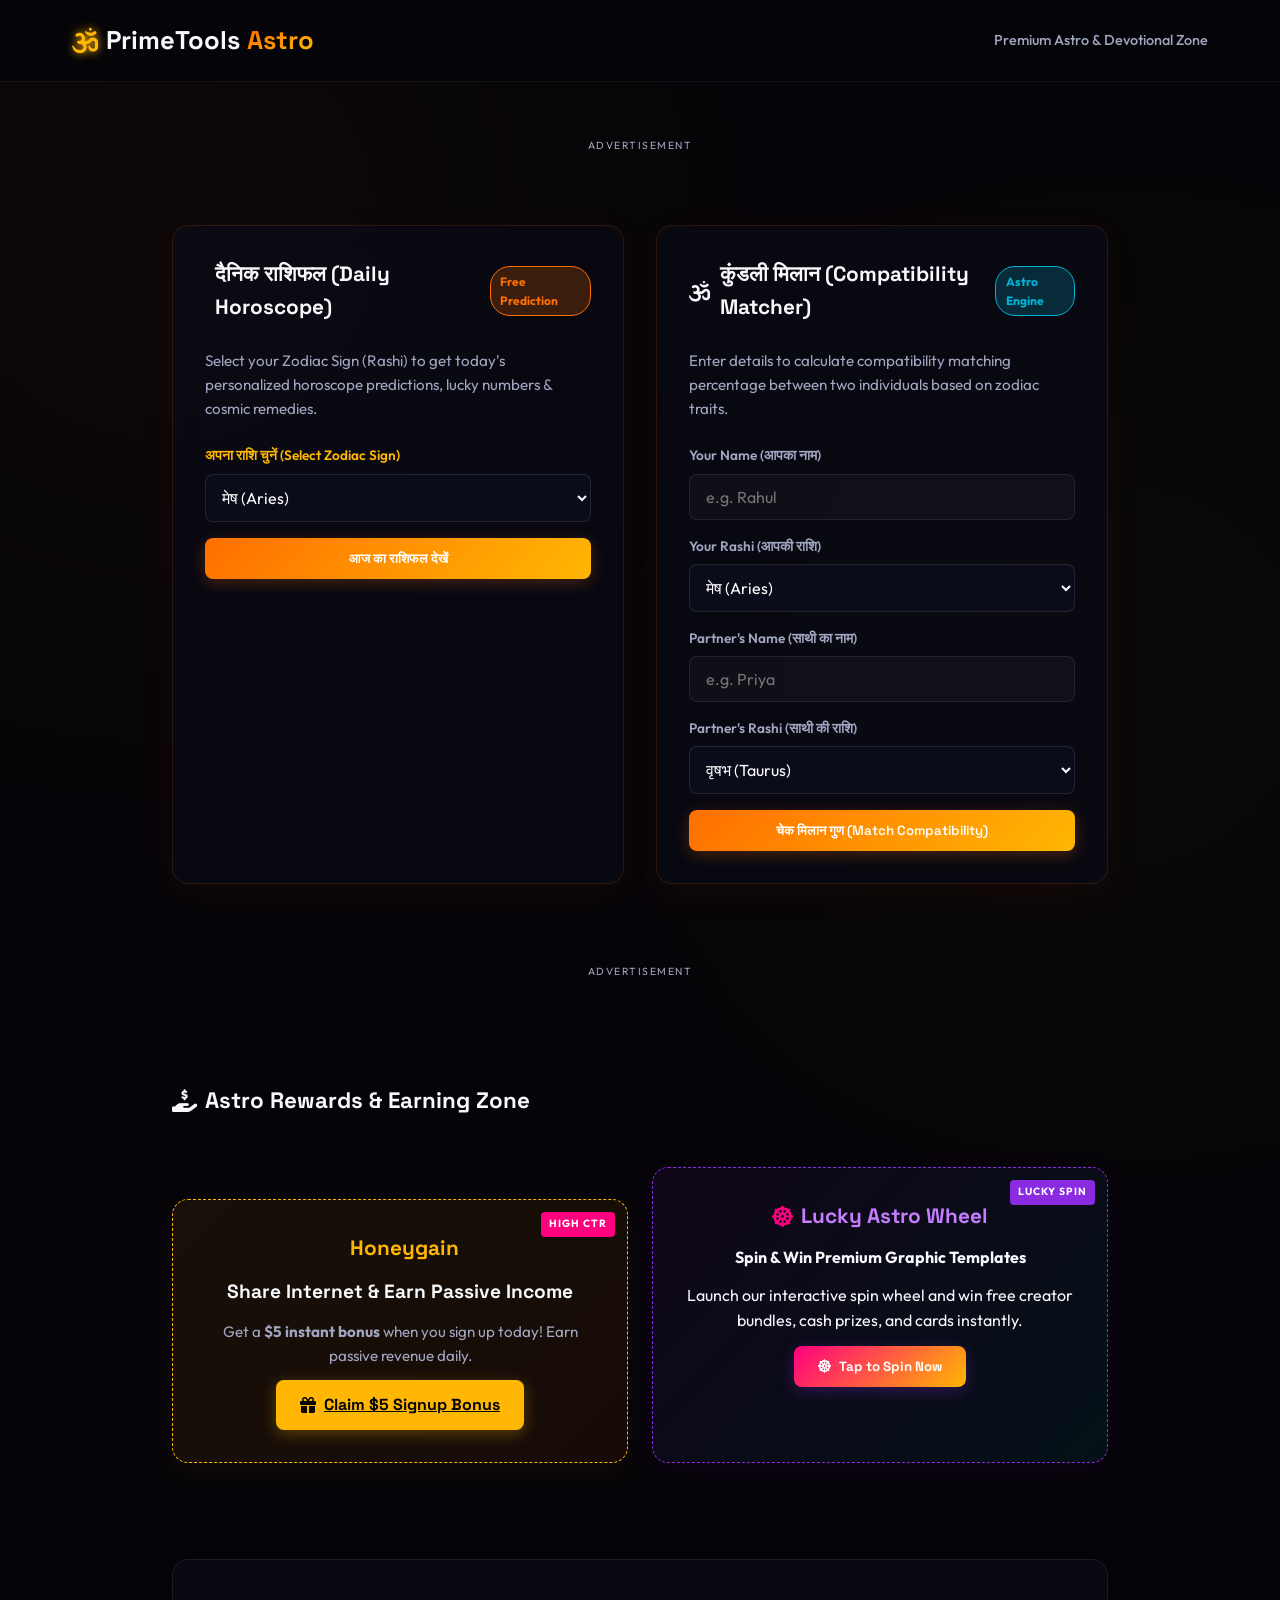
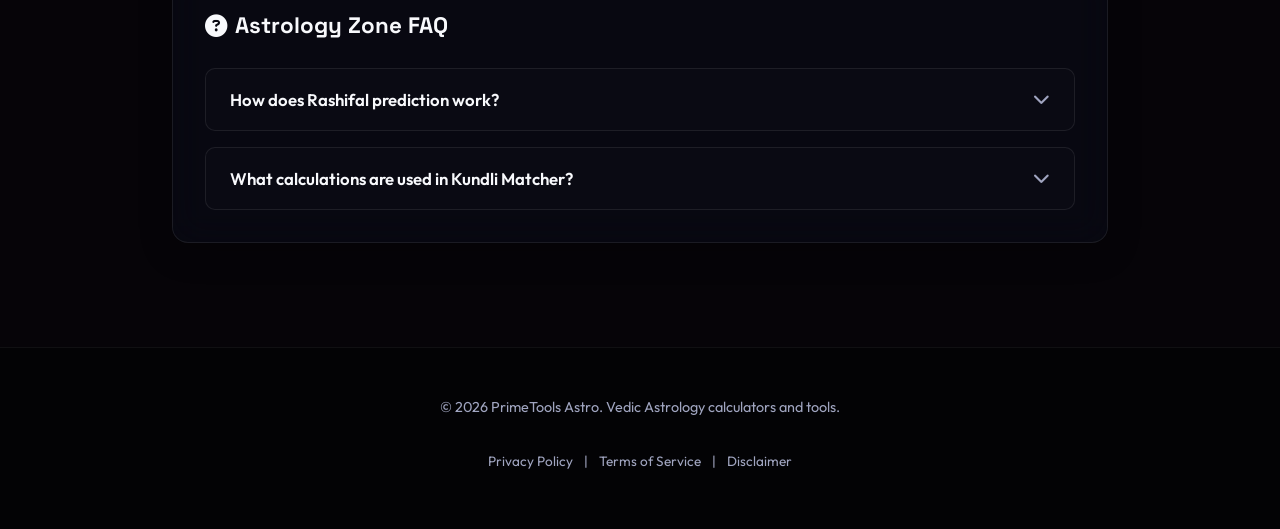
==== astro.html @ 7f91cfe4 "feat: Add premium Astro and Devotional sub-page (astro.html) with daily Rashifal and Kundli matching" ====
<!DOCTYPE html>
<html lang="en">
<head>
  <meta charset="UTF-8">
  <meta name="viewport" content="width=device-width, initial-scale=1.0">
  <title>PrimeTools AI - Daily Horoscope & Kundli Matcher</title>
  <meta name="description" content="Check your Daily Rashifal (Horoscope) and test Kundli Compatibility Matcher online. Premium Astro & Devotional Zone by PrimeTools.">
  <!-- Google Fonts -->
  <link rel="preconnect" href="https://fonts.googleapis.com">
  <link rel="preconnect" href="https://fonts.gstatic.com" crossorigin>
  <link href="https://fonts.googleapis.com/css2?family=Outfit:wght@400;500;600;700;800&family=Space+Grotesk:wght@400;500;600;700&display=swap" rel="stylesheet">
  <!-- Icons -->
  <link rel="stylesheet" href="https://cdnjs.cloudflare.com/ajax/libs/font-awesome/6.4.0/css/all.min.css">
  <link rel="stylesheet" href="style.css">
</head>
<body class="astro-body">

  <!-- Neon Glowing Saffron Background Shapes -->
  <div class="neon-glow glow-saffron-large"></div>
  <div class="neon-glow glow-gold-large"></div>

  <!-- Sticky Side Banners (Left & Right) -->
  <div class="sticky-ad-left">
    <span class="adsterra-badge">AD</span>
    <div class="side-ad-wrapper">
      <script>
        atOptions = {
          'key' : '234349c661143684049f8d5091c6eefd',
          'format' : 'iframe',
          'height' : 90,
          'width' : 728,
          'params' : {}
        };
      </script>
      <script src="https://www.highperformanceformat.com/234349c661143684049f8d5091c6eefd/invoke.js"></script>
    </div>
  </div>
  <div class="sticky-ad-right">
    <span class="adsterra-badge">AD</span>
    <div class="side-ad-wrapper">
      <script>
        atOptions = {
          'key' : '234349c661143684049f8d5091c6eefd',
          'format' : 'iframe',
          'height' : 90,
          'width' : 728,
          'params' : {}
        };
      </script>
      <script src="https://www.highperformanceformat.com/234349c661143684049f8d5091c6eefd/invoke.js"></script>
    </div>
  </div>

  <!-- Header -->
  <header>
    <div class="header-container">
      <div class="logo">
        <i class="fa-solid fa-om logo-spark" style="color: var(--accent-gold); text-shadow: 0 0 10px var(--accent-gold);"></i>
        <span>PrimeTools <span class="accent-text">Astro</span></span>
      </div>
      <div class="header-tagline">Premium Astro & Devotional Zone</div>
    </div>
  </header>

  <main class="main-container">

    <!-- Adsterra Leaderboard Banner (728x90) -->
    <div class="adsterra-banner-slot" style="margin-bottom: 1rem;">
      <span class="adsterra-badge">ADVERTISEMENT</span>
      <div style="text-align: center; width: 100%; overflow: hidden;">
        <script>
          atOptions = {
            'key' : '234349c661143684049f8d5091c6eefd',
            'format' : 'iframe',
            'height' : 90,
            'width' : 728,
            'params' : {}
          };
        </script>
        <script src="https://www.highperformanceformat.com/234349c661143684049f8d5091c6eefd/invoke.js"></script>
      </div>
    </div>

    <!-- Active Astro Tools Layout -->
    <div class="grid-two-cols">
      
      <!-- Daily Rashifal Card -->
      <div class="glass-card tool-card astro-card">
        <div class="card-header">
          <h3><i class="fa-solid fa-sun-dust"></i> दैनिक राशिफल (Daily Horoscope)</h3>
          <span class="badge badge-finance" style="background: rgba(255, 111, 0, 0.2); color: var(--accent-saffron); border-color: var(--accent-saffron);">Free Prediction</span>
        </div>
        <p class="tool-desc">Select your Zodiac Sign (Rashi) to get today's personalized horoscope predictions, lucky numbers & cosmic remedies.</p>
        
        <div class="calculator-inputs">
          <div class="input-group">
            <label for="astro-sign" style="color: var(--accent-gold);">अपना राशि चुनें (Select Zodiac Sign)</label>
            <select id="astro-sign" style="background: rgba(13, 15, 30, 0.85); color: #fff; border: 1px solid rgba(255, 255, 255, 0.1); border-radius: 8px; padding: 0.75rem; width: 100%; font-family: var(--font-body);">
              <option value="mesh">मेष (Aries)</option>
              <option value="vrishabh">वृषभ (Taurus)</option>
              <option value="mithun">मिथुन (Gemini)</option>
              <option value="kark">कर्क (Cancer)</option>
              <option value="sinh">सिंह (Leo)</option>
              <option value="kanya">कन्या (Virgo)</option>
              <option value="tula">तुला (Libra)</option>
              <option value="vrishchik">वृश्चिक (Scorpio)</option>
              <option value="dhanu">धनु (Sagittarius)</option>
              <option value="makar">मकर (Capricorn)</option>
              <option value="kumbh">कुंभ (Aquarius)</option>
              <option value="meen">मीन (Pisces)</option>
            </select>
          </div>
          <button class="btn btn-primary" style="background: linear-gradient(135deg, var(--accent-saffron), var(--accent-gold)); box-shadow: 0 4px 15px var(--glow-saffron);" onclick="checkHoroscope()">आज का राशिफल देखें</button>
        </div>

        <!-- Horoscope Prediction Results -->
        <div class="calculator-results astro-results-box" id="horoscope-results" style="display: none; flex-direction: column; gap: 1rem; margin-top: 1.5rem;">
          <div class="astro-result-section">
            <h4 style="color: var(--accent-gold); margin-bottom: 0.5rem;"><i class="fa-solid fa-briefcase"></i> करियर और धन (Career & Finance)</h4>
            <p id="res-astro-career" class="res-desc" style="color: var(--text-secondary); font-size: 0.95rem;"></p>
          </div>
          <div class="astro-result-section">
            <h4 style="color: var(--accent-pink); margin-bottom: 0.5rem;"><i class="fa-solid fa-heart"></i> प्रेम और संबंध (Love & Relationship)</h4>
            <p id="res-astro-love" class="res-desc" style="color: var(--text-secondary); font-size: 0.95rem;"></p>
          </div>
          <div class="astro-result-section">
            <h4 style="color: var(--accent-blue); margin-bottom: 0.5rem;"><i class="fa-solid fa-notes-medical"></i> स्वास्थ्य (Health)</h4>
            <p id="res-astro-health" class="res-desc" style="color: var(--text-secondary); font-size: 0.95rem;"></p>
          </div>
          <div class="astro-result-section highlight-remedy" style="background: rgba(255, 111, 0, 0.08); border-left: 3px solid var(--accent-saffron); padding: 0.75rem; border-radius: 4px;">
            <h4 style="color: var(--accent-saffron); margin-bottom: 0.5rem;"><i class="fa-solid fa-dharmachakra"></i> उपाय (Daily Remedy)</h4>
            <p id="res-astro-remedy" class="res-desc" style="color: var(--text-primary); font-size: 0.95rem;"></p>
          </div>
          <div class="astro-numbers-row" style="display: flex; gap: 1rem; margin-top: 0.5rem;">
            <div style="flex: 1; text-align: center; background: rgba(255,255,255,0.03); padding: 0.5rem; border-radius: 8px; border: 1px solid rgba(255,255,255,0.05);">
              <span style="font-size: 0.8rem; color: var(--text-secondary);">Lucky Number</span>
              <div id="res-astro-number" style="font-size: 1.5rem; font-weight: 700; color: var(--accent-gold);"></div>
            </div>
            <div style="flex: 1; text-align: center; background: rgba(255,255,255,0.03); padding: 0.5rem; border-radius: 8px; border: 1px solid rgba(255,255,255,0.05);">
              <span style="font-size: 0.8rem; color: var(--text-secondary);">Lucky Color</span>
              <div id="res-astro-color" style="font-size: 1.1rem; font-weight: 600; color: var(--text-primary);"></div>
            </div>
          </div>
        </div>
      </div>

      <!-- Kundli Compatibility Matcher Card -->
      <div class="glass-card tool-card astro-card">
        <div class="card-header">
          <h3><i class="fa-solid fa-om"></i> कुंडली मिलान (Compatibility Matcher)</h3>
          <span class="badge badge-ai" style="background: rgba(0, 180, 216, 0.2); color: var(--accent-blue); border-color: var(--accent-blue);">Astro Engine</span>
        </div>
        <p class="tool-desc">Enter details to calculate compatibility matching percentage between two individuals based on zodiac traits.</p>

        <div class="calculator-inputs">
          <div class="input-group">
            <label for="match-name-1">Your Name (आपका नाम)</label>
            <input type="text" id="match-name-1" placeholder="e.g. Rahul">
          </div>
          <div class="input-group">
            <label for="match-sign-1">Your Rashi (आपकी राशि)</label>
            <select id="match-sign-1" style="background: rgba(13, 15, 30, 0.85); color: #fff; border: 1px solid rgba(255, 255, 255, 0.1); border-radius: 8px; padding: 0.75rem; width: 100%; font-family: var(--font-body);">
              <option value="mesh">मेष (Aries)</option>
              <option value="vrishabh">वृषभ (Taurus)</option>
              <option value="mithun">मिथुन (Gemini)</option>
              <option value="kark">कर्क (Cancer)</option>
              <option value="sinh">सिंह (Leo)</option>
              <option value="kanya">कन्या (Virgo)</option>
              <option value="tula">तुला (Libra)</option>
              <option value="vrishchik">वृश्चिक (Scorpio)</option>
              <option value="dhanu">धनु (Sagittarius)</option>
              <option value="makar">मकर (Capricorn)</option>
              <option value="kumbh">कुंभ (Aquarius)</option>
              <option value="meen">मीन (Pisces)</option>
            </select>
          </div>
          <div class="input-group">
            <label for="match-name-2">Partner's Name (साथी का नाम)</label>
            <input type="text" id="match-name-2" placeholder="e.g. Priya">
          </div>
          <div class="input-group">
            <label for="match-sign-2">Partner's Rashi (साथी की राशि)</label>
            <select id="match-sign-2" style="background: rgba(13, 15, 30, 0.85); color: #fff; border: 1px solid rgba(255, 255, 255, 0.1); border-radius: 8px; padding: 0.75rem; width: 100%; font-family: var(--font-body);">
              <option value="vrishabh">वृषभ (Taurus)</option>
              <option value="mesh">मेष (Aries)</option>
              <option value="mithun">मिथुन (Gemini)</option>
              <option value="kark">कर्क (Cancer)</option>
              <option value="sinh">सिंह (Leo)</option>
              <option value="kanya">कन्या (Virgo)</option>
              <option value="tula">तुला (Libra)</option>
              <option value="vrishchik">वृश्चिक (Scorpio)</option>
              <option value="dhanu">धनु (Sagittarius)</option>
              <option value="makar">मकर (Capricorn)</option>
              <option value="kumbh">कुंभ (Aquarius)</option>
              <option value="meen">मीन (Pisces)</option>
            </select>
          </div>
          <button class="btn btn-primary" style="background: linear-gradient(135deg, var(--accent-saffron), var(--accent-gold));" onclick="matchKundli()">चेक मिलान गुण (Match Compatibility)</button>
        </div>

        <!-- Matching Results -->
        <div class="calculator-results astro-results-box" id="match-results" style="display: none; flex-direction: column; gap: 1rem; margin-top: 1.5rem; text-align: center;">
          <div class="score-circle-wrapper" style="position: relative; width: 120px; height: 120px; margin: 0 auto;">
            <div id="compatibility-percent" style="font-size: 2.2rem; font-weight: 800; color: var(--accent-gold); line-height: 120px; text-shadow: 0 0 15px rgba(255,183,3,0.4);">0%</div>
          </div>
          <div style="background: rgba(255, 255, 255, 0.02); padding: 1rem; border-radius: 12px; border: 1px solid rgba(255,255,255,0.05);">
            <h4 style="color: var(--text-primary); margin-bottom: 0.5rem;" id="match-title-status">Status</h4>
            <p id="match-description" style="color: var(--text-secondary); font-size: 0.95rem; line-height: 1.5;"></p>
          </div>
        </div>
      </div>

    </div>

    <!-- Adsterra Mid-Section Banner (728x90) -->
    <div style="display: flex; flex-direction: column; align-items: center; justify-content: center; gap: 0.4rem; overflow: hidden; margin: 2rem 0; max-height: 250px;">
      <span class="adsterra-badge">ADVERTISEMENT</span>
      <div class="adsterra-tab-banner" style="margin: 0; text-align: center;">
        <script>
          atOptions = {
            'key' : '234349c661143684049f8d5091c6eefd',
            'format' : 'iframe',
            'height' : 90,
            'width' : 728,
            'params' : {}
          };
        </script>
        <script src="https://www.highperformanceformat.com/234349c661143684049f8d5091c6eefd/invoke.js"></script>
      </div>
    </div>

    <!-- Featured Passive Income Suite -->
    <h3 class="section-title"><i class="fa-solid fa-hand-holding-dollar"></i> Astro Rewards & Earning Zone</h3>
    <div class="passive-grid">
      <!-- Honeygain Premium Affiliate Ad Card -->
      <div class="honeygain-ad-card">
        <div class="hg-badge">HIGH CTR</div>
        <div class="hg-content">
          <div class="hg-logo-sec">
            <i class="fa-solid fa-bee hg-bee-icon"></i>
            <span>Honeygain</span>
          </div>
          <h4>Share Internet & Earn Passive Income</h4>
          <p>Get a <strong>$5 instant bonus</strong> when you sign up today! Earn passive revenue daily.</p>
          <a href="https://join.honeygain.com/YASHDBFA19" target="_blank" class="btn btn-honeygain">
            <i class="fa-solid fa-gift"></i> Claim $5 Signup Bonus
          </a>
        </div>
      </div>
      <!-- Spin Wheel Integration -->
      <div class="pawns-ad-card" onclick="openSpinWheel()" style="cursor: pointer;">
        <div class="hg-badge pawns-badge" style="background: var(--accent-pink);">LUCKY SPIN</div>
        <div class="hg-content">
          <div class="hg-logo-sec pawns-logo-sec">
            <i class="fa-solid fa-dharmachakra fa-spin" style="animation: fa-spin 8s linear infinite; color: var(--accent-pink);"></i>
            <span>Lucky Astro Wheel</span>
          </div>
          <h4>Spin & Win Premium Graphic Templates</h4>
          <p>Launch our interactive spin wheel and win free creator bundles, cash prizes, and cards instantly.</p>
          <button class="btn btn-pawns" style="background: linear-gradient(135deg, var(--accent-pink), var(--accent-gold));">
            <i class="fa-solid fa-dharmachakra"></i> Tap to Spin Now
          </button>
        </div>
      </div>
    </div>

    <!-- FAQ Accordion -->
    <div class="faq-container glass-card" style="margin-top: 3rem; padding: 2rem;">
      <h3 class="section-title" style="margin-bottom: 1.5rem;"><i class="fa-solid fa-circle-question"></i> Astrology Zone FAQ</h3>
      <div class="faq-accordion">
        <div class="faq-item">
          <button class="faq-toggle" onclick="toggleFaq(this)">
            <span>How does Rashifal prediction work?</span> <i class="fa-solid fa-chevron-down"></i>
          </button>
          <div class="faq-content">
            <p>Our daily horoscope is updated dynamically based on Vedic Astrology transitions, predicting career cycles, romance energies, health patterns, and personalized remedies for the 12 signs.</p>
          </div>
        </div>
        <div class="faq-item">
          <button class="faq-toggle" onclick="toggleFaq(this)">
            <span>What calculations are used in Kundli Matcher?</span> <i class="fa-solid fa-chevron-down"></i>
          </button>
          <div class="faq-content">
            <p>The Kundli Matcher maps gunas and element matching categories (Fire, Water, Air, Earth) between partners' signs to calculate compatibility percentages and compatibility forecasts.</p>
          </div>
        </div>
      </div>
    </div>

  </main>

  <!-- Footer -->
  <footer>
    <div class="footer-content">
      <p>&copy; 2026 PrimeTools Astro. Vedic Astrology calculators and tools.</p>
      <div class="footer-legal-links" style="margin: 0.5rem 0; font-size: 0.85rem; color: var(--text-secondary);">
        <a href="javascript:void(0)" onclick="openModal('privacy-modal')" style="color: var(--text-secondary); text-decoration: none; margin: 0 0.5rem;">Privacy Policy</a> | 
        <a href="javascript:void(0)" onclick="openModal('terms-modal')" style="color: var(--text-secondary); text-decoration: none; margin: 0 0.5rem;">Terms of Service</a> |
        <a href="javascript:void(0)" onclick="openModal('disclaimer-modal')" style="color: var(--text-secondary); text-decoration: none; margin: 0 0.5rem;">Disclaimer</a>
      </div>
    </div>
  </footer>

  <!-- PRIVACY POLICY MODAL -->
  <div id="privacy-modal" class="modal">
    <div class="glass-card modal-content">
      <span class="close-btn" onclick="closeModal('privacy-modal')">&times;</span>
      <h2><i class="fa-solid fa-user-shield"></i> Privacy Policy</h2>
      <div class="modal-body" style="font-size: 0.95rem; text-align: left; max-height: 50vh; overflow-y: auto; color: var(--text-secondary);">
        <p>Your privacy is important to us. This page does not store your name or zodiac matching metrics on external servers. Third-party advertising networks (like Adsterra) may use cookies to serve personalized advertisements.</p>
      </div>
    </div>
  </div>

  <!-- TERMS OF SERVICE MODAL -->
  <div id="terms-modal" class="modal">
    <div class="glass-card modal-content">
      <span class="close-btn" onclick="closeModal('terms-modal')">&times;</span>
      <h2><i class="fa-solid fa-file-contract"></i> Terms of Service</h2>
      <div class="modal-body" style="font-size: 0.95rem; text-align: left; max-height: 50vh; overflow-y: auto; color: var(--text-secondary);">
        <p>By using PrimeTools Astro, you agree that these predictions are estimates only and should not be used as professional counseling or binding advice.</p>
      </div>
    </div>
  </div>

  <!-- DISCLAIMER MODAL -->
  <div id="disclaimer-modal" class="modal">
    <div class="glass-card modal-content">
      <span class="close-btn" onclick="closeModal('disclaimer-modal')">&times;</span>
      <h2><i class="fa-solid fa-triangle-exclamation"></i> Astro Disclaimer</h2>
      <div class="modal-body" style="font-size: 0.95rem; text-align: left; max-height: 50vh; overflow-y: auto; color: var(--text-secondary);">
        <p>Astrology calculations and horoscope predictions are for personal amusement and entertainment purposes. We make no guarantees about absolute accuracy of matchmaking profiles.</p>
      </div>
    </div>
  </div>

  <!-- SPIN WHEEL MODAL -->
  <div id="spin-modal" class="modal">
    <div class="glass-card modal-content" style="max-width: 480px; text-align: center;">
      <span class="close-btn" onclick="closeModal('spin-modal')">&times;</span>
      <h2><i class="fa-solid fa-dharmachakra"></i> Lucky Astro Spin</h2>
      <div class="modal-body" style="align-items: center; gap: 1rem;">
        <p style="color: var(--text-secondary); font-size: 0.95rem;">Spin the cosmic wheel to unlock rewards and graphic asset downloads!</p>
        
        <div class="wheel-container" style="position: relative; margin: 1.5rem 0; width: 260px; height: 260px;">
          <canvas id="wheel-canvas" width="260" height="260" style="border-radius: 50%; border: 4px solid var(--accent-pink); box-shadow: 0 0 20px var(--glow-pink); transition: transform 6s cubic-bezier(0.1, 0.8, 0.1, 1);"></canvas>
          <div class="wheel-pointer" style="position: absolute; top: -10px; left: 50%; transform: translateX(-50%); width: 0; height: 0; border-left: 15px solid transparent; border-right: 15px solid transparent; border-top: 25px solid var(--accent-pink); z-index: 10;"></div>
        </div>

        <button id="spin-btn" class="btn btn-primary" style="background: linear-gradient(135deg, var(--accent-pink), var(--accent-gold)); box-shadow: 0 4px 15px var(--glow-pink); width: 80%;" onclick="spinTheWheel()">TAP TO SPIN</button>
        
        <div id="spin-result-box" class="result-row highlight-gold" style="display: none; justify-content: center; font-size: 1.15rem; font-weight: 700; margin-top: 1rem;">
          Result goes here...
        </div>
      </div>
    </div>
  </div>

  <script src="astro.js"></script>
</body>
</html>
---- style.css ----
/* RESET & DESIGN SYSTEM VARIABLES */
:root {
  --bg-color: #050508;
  --card-bg: rgba(13, 15, 30, 0.45);
  --card-border: rgba(255, 255, 255, 0.08);
  --text-primary: #f8f9fc;
  --text-secondary: #a0a5c0;
  
  /* Glowing Saffron & Cyber Colors */
  --accent-gold: #ffb703;
  --accent-saffron: #ff6f00;
  --accent-blue: #00b4d8;
  --accent-pink: #ff007f;
  
  --glow-saffron: rgba(255, 111, 0, 0.25);
  --glow-blue: rgba(0, 180, 216, 0.2);
  --glow-pink: rgba(255, 0, 127, 0.2);
  
  --font-display: 'Space Grotesk', sans-serif;
  --font-body: 'Outfit', sans-serif;
  --glass-blur: blur(18px);
}

* {
  box-sizing: border-box;
  margin: 0;
  padding: 0;
  scroll-behavior: smooth;
}

body {
  background-color: var(--bg-color);
  color: var(--text-primary);
  font-family: var(--font-body);
  line-height: 1.6;
  overflow-x: hidden;
  position: relative;
  min-height: 100vh;
}

/* NEON GLOW EFFECTS */
.neon-glow {
  position: fixed;
  border-radius: 50%;
  filter: blur(150px);
  z-index: -1;
  pointer-events: none;
  opacity: 0.35;
  mix-blend-mode: screen;
}

.glow-blue {
  width: 50vw;
  height: 50vw;
  top: -15vw;
  right: -10vw;
  background: radial-gradient(circle, var(--accent-blue), transparent 70%);
  animation: floatOrb 25s ease-in-out infinite alternate;
}

.glow-pink {
  width: 45vw;
  height: 45vw;
  bottom: -10vw;
  left: -10vw;
  background: radial-gradient(circle, var(--accent-pink), transparent 70%);
  animation: floatOrb 20s ease-in-out infinite alternate-reverse;
}

.glow-amber {
  width: 35vw;
  height: 35vw;
  top: 40%;
  left: 35%;
  background: radial-gradient(circle, var(--accent-saffron), transparent 70%);
  opacity: 0.15;
}

@keyframes floatOrb {
  0% { transform: translate(0, 0) scale(1); }
  100% { transform: translate(8vw, 6vw) scale(1.2); }
}

/* HEADER */
header {
  background: rgba(5, 5, 8, 0.75);
  backdrop-filter: var(--glass-blur);
  border-bottom: 1px solid rgba(255, 255, 255, 0.05);
  position: sticky;
  top: 0;
  z-index: 100;
}

.header-container {
  max-width: 1200px;
  margin: 0 auto;
  padding: 1.25rem 2rem;
  display: flex;
  justify-content: space-between;
  align-items: center;
}

.logo {
  font-family: var(--font-display);
  font-size: 1.6rem;
  font-weight: 700;
  display: flex;
  align-items: center;
  gap: 0.5rem;
}

.logo-spark {
  color: var(--accent-gold);
  text-shadow: 0 0 10px var(--accent-gold);
}

.accent-text {
  background: linear-gradient(135deg, var(--accent-saffron), var(--accent-gold));
  -webkit-background-clip: text;
  -webkit-text-fill-color: transparent;
}

.header-tagline {
  color: var(--text-secondary);
  font-size: 0.9rem;
  font-weight: 500;
}

/* MAIN CONTAINER */
.main-container {
  max-width: 1000px;
  margin: 0 auto;
  padding: 2.5rem 2rem;
  display: flex;
  flex-direction: column;
  gap: 3rem;
}

/* ADSENSE WRAPPERS */
.ad-container {
  display: flex;
  flex-direction: column;
  gap: 0.4rem;
  margin: 0.5rem 0;
  width: 100%;
}

.ad-badge {
  font-size: 0.7rem;
  color: var(--text-secondary);
  text-transform: uppercase;
  letter-spacing: 1.5px;
  text-align: center;
}

.ad-slot {
  width: 100%;
  height: 90px;
  background: rgba(255, 255, 255, 0.02);
  border: 1px dashed rgba(255, 255, 255, 0.1);
  border-radius: 10px;
  display: flex;
  align-items: center;
  justify-content: center;
  transition: all 0.3s ease;
}

.ad-placeholder-text {
  font-size: 0.8rem;
  color: rgba(255, 255, 255, 0.25);
  display: flex;
  align-items: center;
  gap: 0.5rem;
}

.square-ad .ad-slot {
  height: 250px;
  max-width: 300px;
  margin: 0 auto;
}

/* TABS CONTAINER */
.tabs-container {
  display: flex;
  justify-content: center;
  gap: 1rem;
  background: rgba(255, 255, 255, 0.02);
  border: 1px solid rgba(255, 255, 255, 0.05);
  padding: 0.5rem;
  border-radius: 12px;
  backdrop-filter: var(--glass-blur);
}

.tab-btn {
  font-family: var(--font-display);
  font-weight: 600;
  font-size: 1rem;
  padding: 0.75rem 1.5rem;
  background: none;
  border: none;
  color: var(--text-secondary);
  cursor: pointer;
  border-radius: 8px;
  transition: all 0.3s cubic-bezier(0.165, 0.84, 0.44, 1);
  display: flex;
  align-items: center;
  gap: 0.5rem;
}

.tab-btn:hover {
  color: var(--text-primary);
  background: rgba(255, 255, 255, 0.03);
}

.tab-btn.active {
  background: linear-gradient(135deg, var(--accent-saffron), var(--accent-gold));
  color: white;
  box-shadow: 0 4px 15px var(--glow-saffron);
}

/* TAB CONTENT SWITCHING */
.tab-content {
  display: none;
  animation: fadeIn 0.4s ease;
}

.tab-content.active {
  display: block;
}

@keyframes fadeIn {
  from { opacity: 0; transform: translateY(10px); }
  to { opacity: 1; transform: translateY(0); }
}

/* GRIDS */
.grid-two-cols {
  display: grid;
  grid-template-columns: repeat(auto-fit, minmax(320px, 1fr));
  gap: 2rem;
}

/* GLASS CARD */
.glass-card {
  background: var(--card-bg);
  backdrop-filter: var(--glass-blur);
  border: 1px solid var(--card-border);
  border-radius: 16px;
  box-shadow: 0 8px 32px 0 rgba(0, 0, 0, 0.25);
  transition: all 0.3s cubic-bezier(0.165, 0.84, 0.44, 1);
}

.glass-card:hover {
  border-color: rgba(255, 255, 255, 0.15);
  box-shadow: 0 12px 40px rgba(0, 180, 216, 0.15);
  transform: translateY(-4px);
}

/* TOOL CARDS */
.tool-card {
  padding: 2rem;
  display: flex;
  flex-direction: column;
  gap: 1.5rem;
}

.card-header {
  display: flex;
  justify-content: space-between;
  align-items: center;
}

.card-header h3 {
  font-family: var(--font-display);
  font-size: 1.3rem;
  display: flex;
  align-items: center;
  gap: 0.6rem;
}

.badge {
  font-size: 0.75rem;
  font-weight: 700;
  padding: 0.3rem 0.6rem;
  border-radius: 20px;
  border: 1px solid;
}

.badge-finance {
  background: rgba(0, 180, 216, 0.1);
  border-color: var(--accent-blue);
  color: var(--accent-blue);
}

.badge-ai {
  background: rgba(255, 0, 127, 0.1);
  border-color: var(--accent-pink);
  color: var(--accent-pink);
}

.tool-desc {
  color: var(--text-secondary);
  font-size: 0.95rem;
}

/* CALCULATOR FORMS */
.calculator-inputs {
  display: flex;
  flex-direction: column;
  gap: 1rem;
}

.input-group {
  display: flex;
  flex-direction: column;
  gap: 0.4rem;
}

.input-group label {
  font-size: 0.85rem;
  color: var(--text-secondary);
  font-weight: 600;
}

.input-group input, .input-group select {
  font-family: var(--font-body);
  font-size: 1rem;
  padding: 0.75rem 1rem;
  background: rgba(255, 255, 255, 0.03);
  border: 1px solid rgba(255, 255, 255, 0.08);
  border-radius: 8px;
  color: var(--text-primary);
  outline: none;
  transition: all 0.3s ease;
}

.input-group input:focus, .input-group select:focus {
  border-color: var(--accent-blue);
  background: rgba(255, 255, 255, 0.05);
}

/* BUTTONS */
.btn {
  font-family: var(--font-display);
  font-weight: 600;
  padding: 0.75rem 1.5rem;
  border-radius: 8px;
  border: none;
  cursor: pointer;
  display: flex;
  align-items: center;
  justify-content: center;
  gap: 0.5rem;
  transition: all 0.3s ease;
}

.btn-primary {
  background: linear-gradient(135deg, var(--accent-saffron), var(--accent-gold));
  color: white;
  box-shadow: 0 4px 15px var(--glow-saffron);
}

.btn-primary:hover {
  transform: translateY(-2px);
  box-shadow: 0 6px 20px rgba(255, 111, 0, 0.45);
}

.btn-secondary {
  background: rgba(255, 255, 255, 0.05);
  border: 1px solid rgba(255, 255, 255, 0.1);
  color: var(--text-primary);
}

.btn-secondary:hover {
  background: rgba(255, 255, 255, 0.1);
  border-color: rgba(255, 255, 255, 0.2);
}

.btn-sm {
  padding: 0.5rem 1rem;
  font-size: 0.85rem;
}

/* RESULTS BOX */
.calculator-results {
  background: rgba(0, 0, 0, 0.2);
  border: 1px solid rgba(255, 255, 255, 0.05);
  border-radius: 10px;
  padding: 1.25rem;
  display: flex;
  flex-direction: column;
  gap: 0.75rem;
  animation: slideUp 0.4s ease;
}

@keyframes slideUp {
  from { opacity: 0; transform: translateY(10px); }
  to { opacity: 1; transform: translateY(0); }
}

.result-row {
  display: flex;
  justify-content: space-between;
  font-size: 0.95rem;
}

.res-value {
  font-weight: 600;
}

.return-gain {
  color: #06d6a0;
}

.total-wealth-row {
  border-top: 1px solid rgba(255, 255, 255, 0.05);
  padding-top: 0.75rem;
  font-weight: 700;
  font-size: 1.1rem;
}

.highlight-gold {
  color: var(--accent-gold);
  text-shadow: 0 0 10px rgba(255, 183, 3, 0.3);
}

.highlight-cyan {
  color: var(--accent-blue);
  text-shadow: 0 0 10px rgba(0, 180, 216, 0.3);
}

/* AI OUTPUT BOX */
.ai-output-box {
  background: rgba(0, 0, 0, 0.25);
  border: 1px solid rgba(255, 255, 255, 0.05);
  border-radius: 10px;
  padding: 1.5rem;
  display: flex;
  flex-direction: column;
  gap: 1rem;
  animation: slideUp 0.4s ease;
}

.ai-output-box h4 {
  font-family: var(--font-display);
  font-size: 1.05rem;
  border-bottom: 1px solid rgba(255, 255, 255, 0.05);
  padding-bottom: 0.5rem;
}

.options-list {
  list-style: none;
  display: flex;
  flex-direction: column;
  gap: 0.75rem;
}

.options-list li {
  padding: 0.75rem 1rem;
  background: rgba(255, 255, 255, 0.02);
  border: 1px solid rgba(255, 255, 255, 0.05);
  border-radius: 8px;
  font-size: 0.95rem;
  cursor: pointer;
  transition: all 0.3s ease;
  position: relative;
}

.options-list li:hover {
  background: rgba(255, 255, 255, 0.05);
  border-color: var(--accent-blue);
  transform: translateX(4px);
}

.options-list li::after {
  content: 'Copy';
  position: absolute;
  right: 12px;
  top: 50%;
  transform: translateY(-50%);
  font-size: 0.75rem;
  color: var(--text-secondary);
  opacity: 0;
  transition: opacity 0.3s ease;
}

.options-list li:hover::after {
  opacity: 1;
}

/* TAGS CONTAINER */
.tags-badge-container {
  display: flex;
  flex-wrap: wrap;
  gap: 0.5rem;
}

.tag-badge {
  font-size: 0.8rem;
  font-weight: 500;
  background: rgba(255, 255, 255, 0.03);
  border: 1px solid rgba(255, 255, 255, 0.08);
  padding: 0.4rem 0.8rem;
  border-radius: 20px;
  cursor: pointer;
  transition: all 0.3s ease;
}

.tag-badge:hover {
  background: rgba(255, 0, 127, 0.08);
  border-color: var(--accent-pink);
  color: var(--accent-pink);
}

/* KATHAS GRID */
.kathas-grid {
  display: grid;
  grid-template-columns: repeat(auto-fit, minmax(280px, 1fr));
  gap: 1.5rem;
}

.katha-item {
  padding: 2rem;
  cursor: pointer;
  display: flex;
  flex-direction: column;
  gap: 1rem;
}

.katha-icon {
  width: 50px;
  height: 50px;
  background: rgba(0, 180, 216, 0.1);
  border: 1px solid var(--accent-blue);
  border-radius: 50%;
  display: flex;
  align-items: center;
  justify-content: center;
  font-size: 1.5rem;
  color: var(--accent-blue);
  text-shadow: 0 0 8px var(--glow-blue);
}

.katha-item:nth-child(2) .katha-icon {
  background: rgba(255, 111, 0, 0.1);
  border-color: var(--accent-saffron);
  color: var(--accent-saffron);
}

.katha-item:nth-child(3) .katha-icon {
  background: rgba(255, 0, 127, 0.1);
  border-color: var(--accent-pink);
  color: var(--accent-pink);
}

.katha-item h3 {
  font-family: var(--font-display);
  font-size: 1.25rem;
}

.katha-item p {
  color: var(--text-secondary);
  font-size: 0.95rem;
  flex-grow: 1;
}

.read-more {
  font-size: 0.9rem;
  font-weight: 600;
  color: var(--accent-gold);
  display: flex;
  align-items: center;
  gap: 0.3rem;
  transition: all 0.3s ease;
}

.katha-item:hover .read-more {
  transform: translateX(5px);
}

/* FOOTER */
footer {
  border-top: 1px solid rgba(255, 255, 255, 0.05);
  background: #030305;
  padding: 3rem 2rem;
  margin-top: 4rem;
  text-align: center;
}

.footer-content {
  max-width: 1200px;
  margin: 0 auto;
  display: flex;
  flex-direction: column;
  align-items: center;
  gap: 1.5rem;
}

.footer-content p {
  color: var(--text-secondary);
  font-size: 0.9rem;
}

.social-links {
  display: flex;
  gap: 1.5rem;
}

.social-links a {
  color: var(--text-secondary);
  font-size: 1.5rem;
  transition: all 0.3s ease;
}

.social-links a:hover {
  color: var(--accent-gold);
}

/* MODAL STYLES */
.modal {
  display: none;
  position: fixed;
  top: 0;
  left: 0;
  width: 100%;
  height: 100%;
  background: rgba(0, 0, 0, 0.85);
  backdrop-filter: blur(8px);
  z-index: 1000;
  align-items: center;
  justify-content: center;
}

.modal-content {
  width: 90%;
  max-width: 550px;
  padding: 2.5rem;
  position: relative;
  max-height: 80vh;
  overflow-y: auto;
}

.close-btn {
  position: absolute;
  top: 1rem;
  right: 1.5rem;
  font-size: 2rem;
  cursor: pointer;
  color: var(--text-secondary);
  transition: color 0.3s ease;
}

.close-btn:hover {
  color: var(--accent-pink);
}

.modal-body {
  margin-top: 1.5rem;
  display: flex;
  flex-direction: column;
  gap: 1.5rem;
}

/* QUIZ SPECIFICS */
.quiz-question-text {
  font-size: 1.25rem;
  font-weight: 600;
  color: var(--text-primary);
  line-height: 1.4;
  border-left: 4px solid var(--accent-gold);
  padding-left: 0.75rem;
}

.choices-grid {
  display: flex;
  flex-direction: column;
  gap: 0.75rem;
  margin: 1.5rem 0;
}

.quiz-choice-btn {
  width: 100%;
  text-align: left;
  padding: 1rem 1.25rem;
  background: rgba(255, 255, 255, 0.02);
  border: 1px solid rgba(255, 255, 255, 0.08);
  border-radius: 8px;
  color: var(--text-primary);
  font-family: var(--font-body);
  font-size: 1rem;
  cursor: pointer;
  transition: all 0.3s ease;
}

.quiz-choice-btn:hover:not(.selected) {
  background: rgba(255, 255, 255, 0.05);
  border-color: rgba(255, 255, 255, 0.2);
}

.quiz-choice-btn.correct {
  background: rgba(6, 214, 160, 0.15) !important;
  border-color: #06d6a0 !important;
  color: #06d6a0;
  font-weight: 600;
}

.quiz-choice-btn.wrong {
  background: rgba(239, 71, 111, 0.15) !important;
  border-color: #ef476f !important;
  color: #ef476f;
}

.quiz-footer {
  display: flex;
  justify-content: space-between;
  align-items: center;
  border-top: 1px solid rgba(255, 255, 255, 0.05);
  padding-top: 1rem;
}

.quiz-score-indicator {
  font-weight: 600;
  font-size: 1rem;
}

/* RESPONSIVE */
@media (max-width: 768px) {
  .header-container {
    flex-direction: column;
    gap: 0.5rem;
    text-align: center;
  }
  .tabs-container {
    flex-direction: column;
    width: 100%;
  }
  .tab-btn {
    justify-content: center;
    width: 100%;
  }
}

/* HONEYGAIN AFFILIATE CARD */
.honeygain-ad-card {
  background: linear-gradient(135deg, rgba(255, 183, 3, 0.07), rgba(255, 111, 0, 0.07));
  border: 1px dashed var(--accent-gold);
  border-radius: 16px;
  padding: 2rem;
  text-align: center;
  position: relative;
  overflow: hidden;
  box-shadow: 0 8px 32px 0 rgba(255, 183, 3, 0.05);
  margin-top: 2rem;
  transition: all 0.3s cubic-bezier(0.165, 0.84, 0.44, 1);
}

.honeygain-ad-card:hover {
  border-style: solid;
  transform: translateY(-4px);
  box-shadow: 0 12px 40px rgba(255, 183, 3, 0.15);
}

.hg-badge {
  position: absolute;
  top: 12px;
  right: 12px;
  background: var(--accent-pink);
  color: white;
  font-size: 0.65rem;
  font-weight: 700;
  padding: 0.25rem 0.5rem;
  border-radius: 4px;
  letter-spacing: 1px;
}

.hg-content {
  display: flex;
  flex-direction: column;
  align-items: center;
  gap: 0.75rem;
}

.hg-logo-sec {
  display: flex;
  align-items: center;
  gap: 0.5rem;
  font-family: var(--font-display);
  font-size: 1.3rem;
  font-weight: 700;
  color: var(--accent-gold);
}

.hg-bee-icon {
  animation: hoverBee 2s ease-in-out infinite alternate;
}

@keyframes hoverBee {
  0% { transform: translateY(0) rotate(0deg); }
  100% { transform: translateY(-4px) rotate(5deg); }
}

.honeygain-ad-card h4 {
  font-family: var(--font-display);
  font-size: 1.2rem;
  font-weight: 700;
}

.honeygain-ad-card p {
  color: var(--text-secondary);
  font-size: 0.95rem;
  max-width: 500px;
}

.btn-honeygain {
  background: var(--accent-gold);
  color: #050508;
  font-weight: 700;
  box-shadow: 0 4px 15px rgba(255, 183, 3, 0.3);
}

.btn-honeygain:hover {
  background: #ffc300;
  transform: translateY(-2px);
  box-shadow: 0 6px 20px rgba(255, 183, 3, 0.5);
}

/* HONEYGAIN LEADERBOARD */
.honeygain-leaderboard {
  background: linear-gradient(90deg, rgba(255, 183, 3, 0.08), rgba(255, 111, 0, 0.08));
  border: 1px dashed var(--accent-gold);
  border-radius: 12px;
  padding: 1rem 1.5rem;
  margin-bottom: 1.5rem;
  box-shadow: 0 4px 20px rgba(0, 0, 0, 0.15);
  transition: all 0.3s ease;
}

.honeygain-leaderboard:hover {
  border-style: solid;
  transform: translateY(-2px);
  box-shadow: 0 6px 25px rgba(255, 183, 3, 0.12);
}

.hg-leaderboard-content {
  display: flex;
  justify-content: space-between;
  align-items: center;
  flex-wrap: wrap;
  gap: 1rem;
}

.hg-lb-left {
  display: flex;
  align-items: center;
  gap: 1rem;
  text-align: left;
}

.hg-lb-left h3 {
  font-family: var(--font-display);
  font-size: 1.1rem;
  font-weight: 700;
  color: var(--accent-gold);
  margin-bottom: 0.2rem;
}

.hg-lb-left p {
  color: var(--text-secondary);
  font-size: 0.85rem;
}

@media (max-width: 600px) {
  .hg-leaderboard-content {
    flex-direction: column;
    text-align: center;
  }
  .hg-lb-left {
    flex-direction: column;
    text-align: center;
    gap: 0.5rem;
  }
}

/* PASSIVE INCOME SUITE GRID */
.section-title {
  font-family: var(--font-display);
  font-size: 1.4rem;
  margin-top: 1rem;
  margin-bottom: -1rem;
  display: flex;
  align-items: center;
  gap: 0.5rem;
  color: var(--text-primary);
}

.passive-grid {
  display: grid;
  grid-template-columns: repeat(auto-fit, minmax(320px, 1fr));
  gap: 1.5rem;
  margin-top: 1rem;
}

/* PAWNS APP CARD */
.pawns-ad-card {
  background: linear-gradient(135deg, rgba(138, 43, 226, 0.08), rgba(0, 180, 216, 0.08));
  border: 1px dashed #8a2be2;
  border-radius: 16px;
  padding: 2rem;
  text-align: center;
  position: relative;
  overflow: hidden;
  box-shadow: 0 8px 32px 0 rgba(138, 43, 226, 0.05);
  transition: all 0.3s cubic-bezier(0.165, 0.84, 0.44, 1);
}

.pawns-ad-card:hover {
  border-style: solid;
  transform: translateY(-4px);
  box-shadow: 0 12px 40px rgba(138, 43, 226, 0.15);
}

.pawns-badge {
  background: #8a2be2 !important;
}

.pawns-logo-sec {
  color: #c77dff !important;
}

.pawns-icon {
  animation: pulseIcon 2.5s infinite alternate;
}

@keyframes pulseIcon {
  0% { transform: scale(1); }
  100% { transform: scale(1.1); }
}

.btn-pawns {
  background: #8a2be2;
  color: white;
  font-weight: 700;
  box-shadow: 0 4px 15px rgba(138, 43, 226, 0.3);
}

.btn-pawns:hover {
  background: #9d4edd;
  transform: translateY(-2px);
  box-shadow: 0 6px 20px rgba(138, 43, 226, 0.5);
}

/* ADSTERRA BANNER SLOT */
.adsterra-banner-slot {
  width: 100%;
  max-width: 728px;
  margin: 1rem auto 0 auto;
  display: flex;
  flex-direction: column;
  align-items: center;
  gap: 0.4rem;
  overflow: hidden;
}

.adsterra-banner-slot div, 
.adsterra-tab-banner {
  max-width: 100%;
  overflow: hidden;
  display: flex;
  flex-direction: column;
  align-items: center;
}

@media (max-width: 768px) {
  .adsterra-banner-slot div iframe, 
  .adsterra-tab-banner iframe {
    transform: scale(0.9);
    transform-origin: center top;
  }
}

@media (max-width: 600px) {
  .adsterra-banner-slot div iframe, 
  .adsterra-tab-banner iframe {
    transform: scale(0.75);
    transform-origin: center top;
  }
  .adsterra-banner-slot, .adsterra-tab-banner {
    max-height: 70px;
    margin-bottom: 0.5rem !important;
  }
}

@media (max-width: 480px) {
  .adsterra-banner-slot div iframe, 
  .adsterra-tab-banner iframe {
    transform: scale(0.6);
    transform-origin: center top;
  }
  .adsterra-banner-slot, .adsterra-tab-banner {
    max-height: 55px;
    margin-bottom: 0.5rem !important;
  }
}

@media (max-width: 380px) {
  .adsterra-banner-slot div iframe, 
  .adsterra-tab-banner iframe {
    transform: scale(0.48);
    transform-origin: center top;
  }
  .adsterra-banner-slot, .adsterra-tab-banner {
    max-height: 45px;
    margin-bottom: 0.5rem !important;
  }
}

.adsterra-badge {
  font-size: 0.65rem;
  color: var(--text-secondary);
  text-transform: uppercase;
  letter-spacing: 1.5px;
}

.adsterra-html-wrapper {
  width: 100%;
  min-height: 90px;
  background: rgba(255, 0, 127, 0.02);
  border: 1px dashed rgba(255, 0, 127, 0.2);
  border-radius: 12px;
  display: flex;
  align-items: center;
  justify-content: center;
  padding: 1.5rem;
  text-align: center;
  transition: all 0.3s ease;
}

.adsterra-html-wrapper:hover {
  border-color: var(--accent-pink);
  background: rgba(255, 0, 127, 0.04);
}

.adsterra-placeholder-text {
  font-size: 0.85rem;
  color: rgba(255, 0, 127, 0.6);
  font-weight: 500;
  display: flex;
  align-items: center;
  gap: 0.5rem;
}

/* FAQ SECTION & ACCORDION */
.faq-accordion {
  display: flex;
  flex-direction: column;
  gap: 1rem;
}

.faq-item {
  border: 1px solid var(--card-border);
  border-radius: 10px;
  background: rgba(255, 255, 255, 0.01);
  overflow: hidden;
  transition: all 0.3s ease;
}

.faq-item:hover {
  background: rgba(255, 255, 255, 0.03);
  border-color: rgba(255, 255, 255, 0.15);
}

.faq-toggle {
  width: 100%;
  padding: 1.25rem 1.5rem;
  background: none;
  border: none;
  color: var(--text-primary);
  font-family: var(--font-body);
  font-size: 1.05rem;
  font-weight: 600;
  display: flex;
  justify-content: space-between;
  align-items: center;
  cursor: pointer;
  text-align: left;
  outline: none;
}

.faq-toggle i {
  color: var(--text-secondary);
  transition: transform 0.3s ease;
}

.faq-content {
  max-height: 0;
  overflow: hidden;
  transition: max-height 0.3s ease, padding 0.3s ease;
  padding: 0 1.5rem;
  color: var(--text-secondary);
  font-size: 0.95rem;
  line-height: 1.5;
}

.faq-item.active {
  border-color: var(--accent-gold);
  background: rgba(255, 183, 3, 0.03);
}

.faq-item.active .faq-toggle {
  color: var(--accent-gold);
}

/* LEGAL LINKS IN FOOTER */
.footer-legal-links a {
  transition: color 0.3s ease;
}

.footer-legal-links a:hover {
  color: var(--accent-gold) !important;
}

/* STICKY SIDE BANNERS (LEFT & RIGHT) */
.sticky-ad-left, .sticky-ad-right {
  position: fixed;
  top: 55%;
  transform: translateY(-50%);
  width: 110px;
  height: 580px;
  background: rgba(13, 15, 30, 0.45);
  backdrop-filter: var(--glass-blur);
  border: 1px solid var(--card-border);
  border-radius: 12px;
  z-index: 99;
  display: flex;
  flex-direction: column;
  align-items: center;
  justify-content: center;
  overflow: hidden;
  box-shadow: 0 8px 32px 0 rgba(0, 0, 0, 0.3);
}

.sticky-ad-left {
  left: 10px;
}

.sticky-ad-right {
  right: 10px;
}

.side-ad-wrapper {
  width: 728px;
  height: 90px;
  display: flex;
  align-items: center;
  justify-content: center;
  transform: rotate(90deg) scale(0.75);
  transform-origin: center;
}

@media (max-width: 1300px) {
  .sticky-ad-left, .sticky-ad-right {
    display: none;
  }
}

/* ── ASTRO ZONE CUSTOM STYLES ─────────────────────────────── */
.astro-body {
  background: #060408 !important; /* Deep dark Vedic night sky theme */
}

.glow-saffron-large {
  width: 55vw;
  height: 55vw;
  top: -10vw;
  left: -15vw;
  background: radial-gradient(circle, rgba(255, 111, 0, 0.18), transparent 70%);
  z-index: -1;
  pointer-events: none;
}

.glow-gold-large {
  width: 45vw;
  height: 45vw;
  bottom: -5vw;
  right: -10vw;
  background: radial-gradient(circle, rgba(255, 183, 3, 0.15), transparent 70%);
  z-index: -1;
  pointer-events: none;
}

.astro-card {
  border: 1px solid rgba(255, 111, 0, 0.15) !important;
  box-shadow: 0 8px 32px 0 rgba(255, 111, 0, 0.05) !important;
}

.astro-card:hover {
  border-color: rgba(255, 111, 0, 0.35) !important;
  box-shadow: 0 8px 32px 0 rgba(255, 111, 0, 0.1) !important;
}

.astro-results-box {
  background: rgba(255, 255, 255, 0.02);
  border: 1px solid rgba(255, 111, 0, 0.1);
  padding: 1.5rem;
  border-radius: 12px;
  text-align: left;
}

.astro-result-section {
  border-bottom: 1px solid rgba(255,255,255,0.05);
  padding-bottom: 0.75rem;
  margin-bottom: 0.75rem;
}

.astro-result-section:last-of-type {
  border-bottom: none;
  padding-bottom: 0;
  margin-bottom: 0;
}

.score-circle-wrapper {
  background: radial-gradient(circle, rgba(255,183,3,0.1), transparent);
  border: 3px double var(--accent-gold);
  border-radius: 50%;
  box-shadow: 0 0 20px rgba(255,183,3,0.15);
}
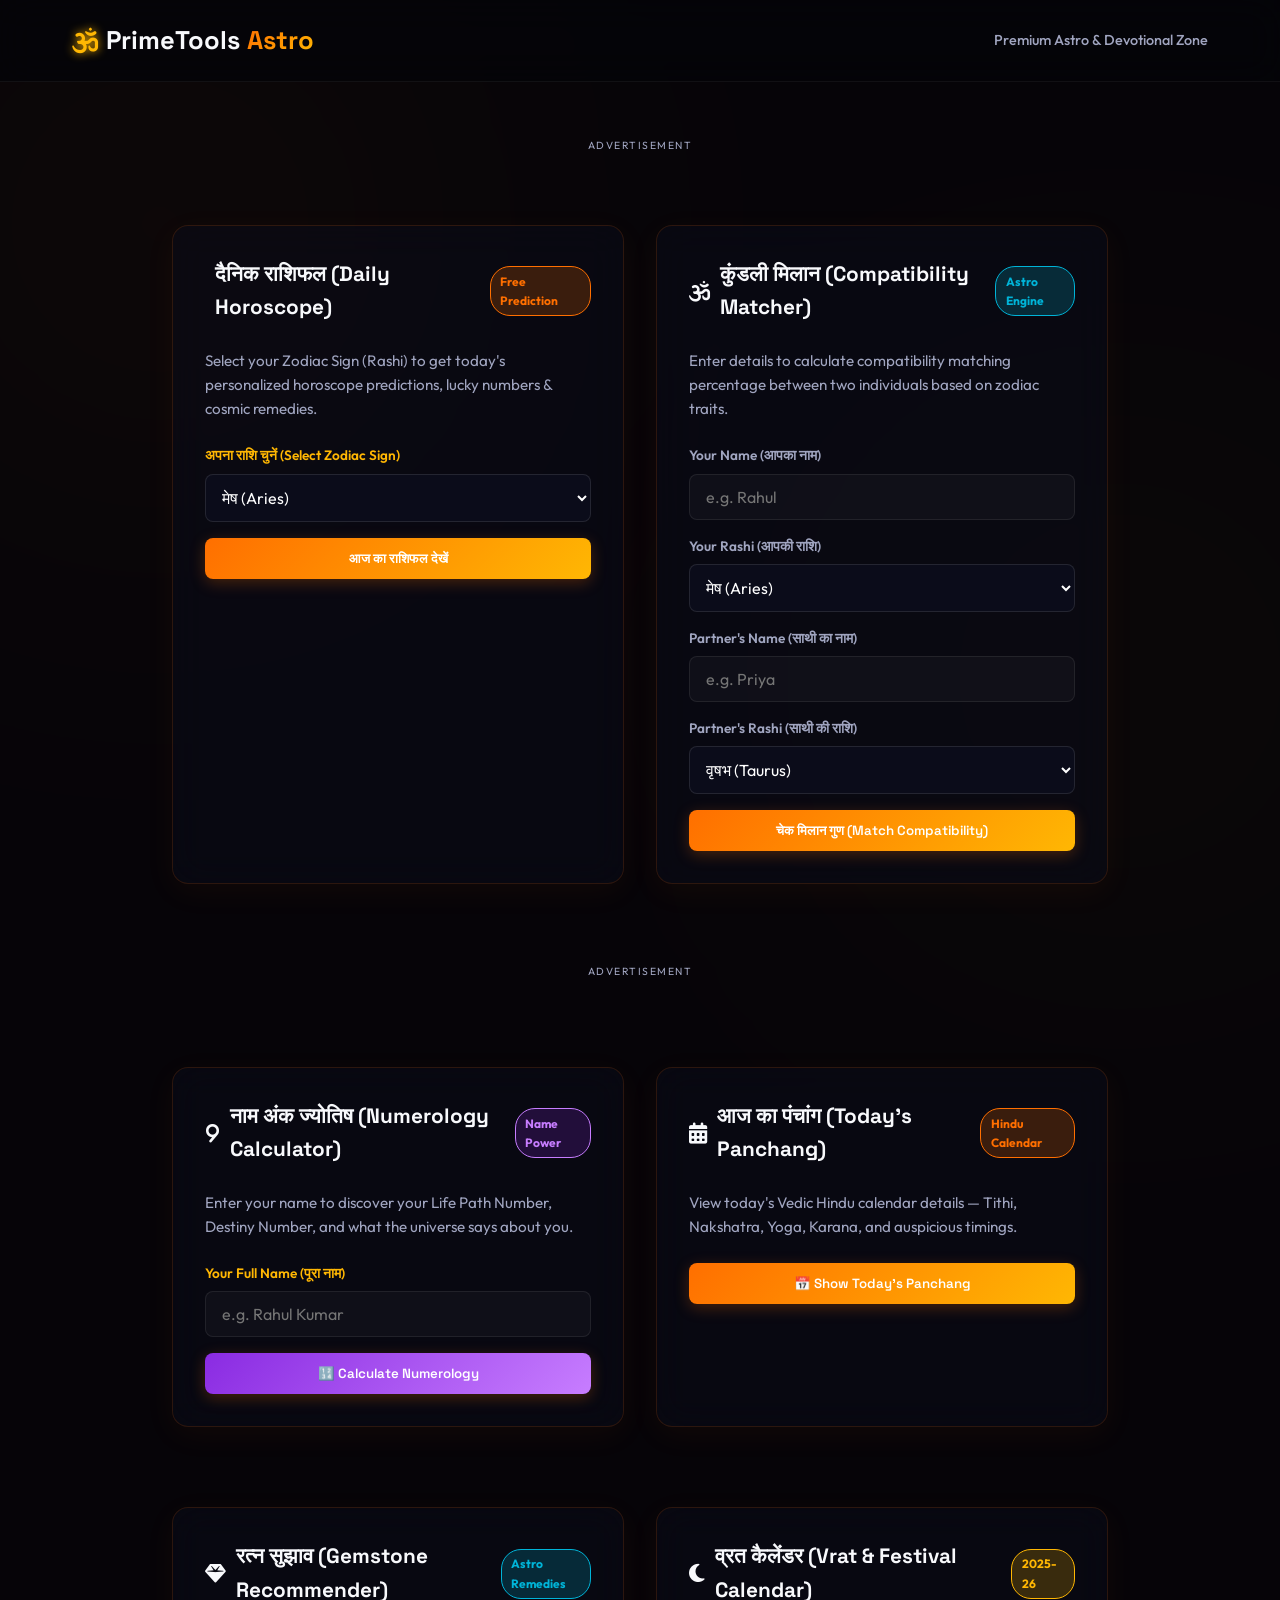
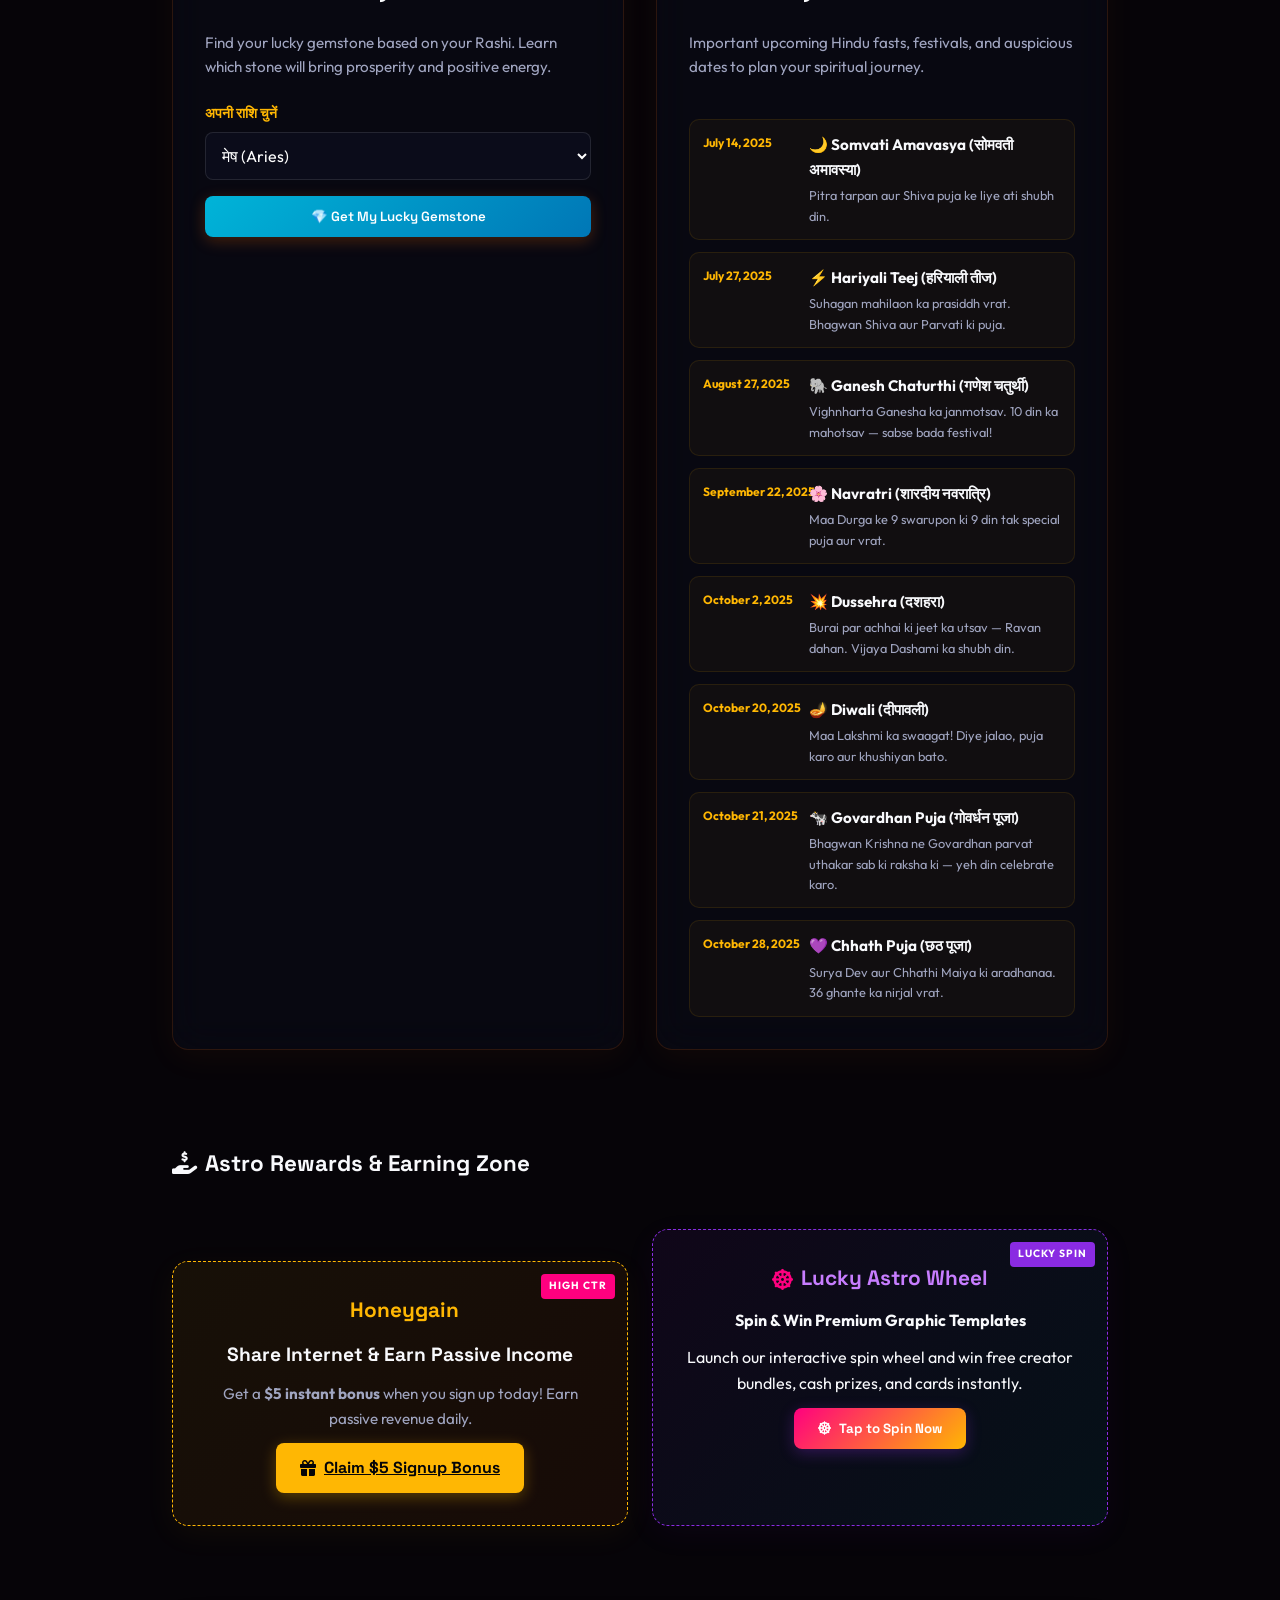
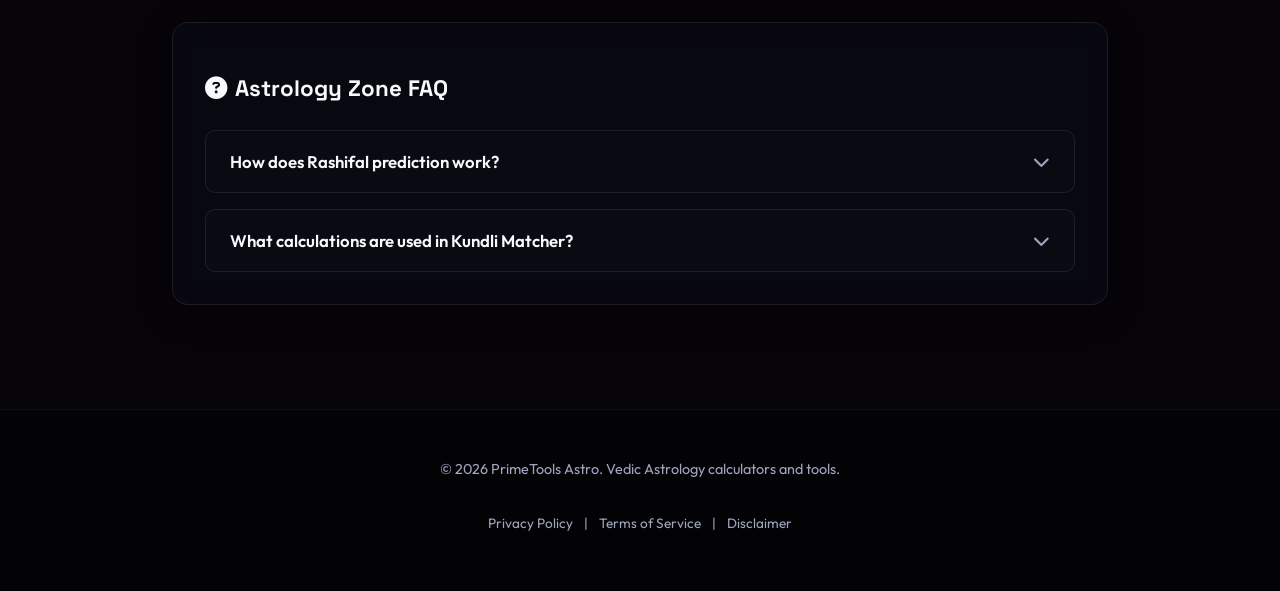
==== commit db52b52b: "feat: Massive feature expansion - EMI calc, Gold calc, Cricket/Bollywood quiz, FIFA Zone, Channel Na" ====
--- a/astro.html
+++ b/astro.html
@@ -155,7 +155,7 @@
         <div class="calculator-inputs">
           <div class="input-group">
             <label for="match-name-1">Your Name (आपका नाम)</label>
-            <input type="text" id="match-name-1" placeholder="e.g. Rahul">
+            <input type="text" id="match-name-1" placeholder="e.g. Rahul" value="">
           </div>
           <div class="input-group">
             <label for="match-sign-1">Your Rashi (आपकी राशि)</label>
@@ -176,7 +176,7 @@
           </div>
           <div class="input-group">
             <label for="match-name-2">Partner's Name (साथी का नाम)</label>
-            <input type="text" id="match-name-2" placeholder="e.g. Priya">
+            <input type="text" id="match-name-2" placeholder="e.g. Priya" value="">
           </div>
           <div class="input-group">
             <label for="match-sign-2">Partner's Rashi (साथी की राशि)</label>
@@ -229,6 +229,132 @@
       </div>
     </div>
 
+    <!-- Numerology + Panchang Row -->
+    <div class="grid-two-cols" style="margin-bottom: 2rem;">
+
+      <!-- Numerology Calculator -->
+      <div class="glass-card tool-card astro-card">
+        <div class="card-header">
+          <h3><i class="fa-solid fa-9"></i> नाम अंक ज्योतिष (Numerology Calculator)</h3>
+          <span class="badge" style="background: rgba(138,43,226,0.2); color:#c77dff; border-color:#c77dff;">Name Power</span>
+        </div>
+        <p class="tool-desc">Enter your name to discover your Life Path Number, Destiny Number, and what the universe says about you.</p>
+        <div class="calculator-inputs">
+          <div class="input-group">
+            <label for="num-name" style="color: var(--accent-gold);">Your Full Name (पूरा नाम)</label>
+            <input type="text" id="num-name" placeholder="e.g. Rahul Kumar">
+          </div>
+          <button class="btn btn-primary" style="background: linear-gradient(135deg, #8a2be2, #c77dff);" onclick="calculateNumerology()">🔢 Calculate Numerology</button>
+        </div>
+        <div class="calculator-results astro-results-box" id="numerology-results" style="display: none; flex-direction: column; gap: 0.75rem; margin-top: 1.5rem;">
+          <div style="text-align:center; margin-bottom: 0.5rem;">
+            <div style="font-size: 3rem; font-weight: 800; color: #c77dff; text-shadow: 0 0 20px rgba(199,119,255,0.4);" id="num-life-number">0</div>
+            <p style="font-size: 0.8rem; color: var(--text-secondary);">Your Life Path Number</p>
+          </div>
+          <div style="background: rgba(138,43,226,0.08); border-left: 3px solid #8a2be2; padding: 0.75rem; border-radius: 4px;">
+            <h4 style="color: #c77dff; margin-bottom: 0.5rem;"><i class="fa-solid fa-star"></i> Personality & Destiny</h4>
+            <p id="num-personality" style="color: var(--text-secondary); font-size: 0.9rem;"></p>
+          </div>
+          <div class="astro-numbers-row" style="display: flex; gap: 1rem;">
+            <div style="flex: 1; text-align: center; background: rgba(255,255,255,0.03); padding: 0.75rem; border-radius: 8px; border: 1px solid rgba(255,255,255,0.05);">
+              <span style="font-size: 0.75rem; color: var(--text-secondary);">Lucky Day</span>
+              <div id="num-lucky-day" style="font-size: 1rem; font-weight: 700; color: var(--accent-gold);"></div>
+            </div>
+            <div style="flex: 1; text-align: center; background: rgba(255,255,255,0.03); padding: 0.75rem; border-radius: 8px; border: 1px solid rgba(255,255,255,0.05);">
+              <span style="font-size: 0.75rem; color: var(--text-secondary);">Lucky Stone</span>
+              <div id="num-lucky-stone" style="font-size: 1rem; font-weight: 700; color: var(--accent-blue);"></div>
+            </div>
+          </div>
+        </div>
+      </div>
+
+      <!-- Today's Panchang -->
+      <div class="glass-card tool-card astro-card">
+        <div class="card-header">
+          <h3><i class="fa-solid fa-calendar-days"></i> आज का पंचांग (Today's Panchang)</h3>
+          <span class="badge" style="background: rgba(255,111,0,0.2); color: var(--accent-saffron); border-color: var(--accent-saffron);">Hindu Calendar</span>
+        </div>
+        <p class="tool-desc">View today's Vedic Hindu calendar details — Tithi, Nakshatra, Yoga, Karana, and auspicious timings.</p>
+        <button class="btn btn-primary" style="background: linear-gradient(135deg, var(--accent-saffron), var(--accent-gold)); margin-bottom: 1rem;" onclick="showPanchang()">📅 Show Today's Panchang</button>
+        <div class="calculator-results astro-results-box" id="panchang-results" style="display: none; flex-direction: column; gap: 0.6rem;">
+          <div style="text-align: center; margin-bottom: 0.5rem;">
+            <h4 style="color: var(--accent-gold); font-size: 1rem;" id="panchang-date"></h4>
+          </div>
+          <div style="display: grid; grid-template-columns: 1fr 1fr; gap: 0.75rem;" id="panchang-grid"></div>
+          <div style="background: rgba(255,111,0,0.08); border-left: 3px solid var(--accent-saffron); padding: 0.75rem; border-radius: 4px; margin-top: 0.5rem;">
+            <p id="panchang-muhurta" style="color: var(--text-primary); font-size: 0.9rem;"></p>
+          </div>
+        </div>
+      </div>
+
+    </div>
+
+    <!-- Gemstone + Vrat Calendar Row -->
+    <div class="grid-two-cols" style="margin-bottom: 2rem;">
+
+      <!-- Gemstone Recommender -->
+      <div class="glass-card tool-card astro-card">
+        <div class="card-header">
+          <h3><i class="fa-solid fa-gem"></i> रत्न सुझाव (Gemstone Recommender)</h3>
+          <span class="badge" style="background: rgba(0,180,216,0.2); color: var(--accent-blue); border-color: var(--accent-blue);">Astro Remedies</span>
+        </div>
+        <p class="tool-desc">Find your lucky gemstone based on your Rashi. Learn which stone will bring prosperity and positive energy.</p>
+        <div class="calculator-inputs">
+          <div class="input-group">
+            <label for="gem-sign" style="color: var(--accent-gold);">अपनी राशि चुनें</label>
+            <select id="gem-sign" style="background: rgba(13, 15, 30, 0.85); color: #fff; border: 1px solid rgba(255, 255, 255, 0.1); border-radius: 8px; padding: 0.75rem; width: 100%; font-family: var(--font-body);">
+              <option value="mesh">मेष (Aries)</option>
+              <option value="vrishabh">वृषभ (Taurus)</option>
+              <option value="mithun">मिथुन (Gemini)</option>
+              <option value="kark">कर्क (Cancer)</option>
+              <option value="sinh">सिंह (Leo)</option>
+              <option value="kanya">कन्या (Virgo)</option>
+              <option value="tula">तुला (Libra)</option>
+              <option value="vrishchik">वृश्चिक (Scorpio)</option>
+              <option value="dhanu">धनु (Sagittarius)</option>
+              <option value="makar">मकर (Capricorn)</option>
+              <option value="kumbh">कुंभ (Aquarius)</option>
+              <option value="meen">मीन (Pisces)</option>
+            </select>
+          </div>
+          <button class="btn btn-primary" style="background: linear-gradient(135deg, #00b4d8, #0077b6);" onclick="getGemstone()">💎 Get My Lucky Gemstone</button>
+        </div>
+        <div class="calculator-results astro-results-box" id="gemstone-results" style="display: none; flex-direction: column; gap: 1rem; margin-top: 1.5rem;">
+          <div style="text-align: center;">
+            <div id="gem-icon" style="font-size: 3rem; margin-bottom: 0.5rem;"></div>
+            <h3 id="gem-name" style="color: var(--accent-blue); margin-bottom: 0.25rem;"></h3>
+            <p id="gem-hindi" style="color: var(--text-secondary); font-size: 0.85rem;"></p>
+          </div>
+          <div style="background: rgba(0,180,216,0.06); border-left: 3px solid var(--accent-blue); padding: 0.75rem; border-radius: 4px;">
+            <h4 style="color: var(--accent-blue); margin-bottom: 0.5rem;"><i class="fa-solid fa-sparkles"></i> Benefits (लाभ)</h4>
+            <p id="gem-benefits" style="color: var(--text-secondary); font-size: 0.9rem; line-height: 1.5;"></p>
+          </div>
+          <div style="display: flex; gap: 1rem;">
+            <div style="flex:1; text-align:center; background: rgba(255,255,255,0.03); padding: 0.6rem; border-radius: 8px; border: 1px solid rgba(255,255,255,0.05);">
+              <span style="font-size: 0.75rem; color: var(--text-secondary);">Ruling Planet</span>
+              <div id="gem-planet" style="font-size: 0.95rem; font-weight: 700; color: var(--accent-gold);"></div>
+            </div>
+            <div style="flex:1; text-align:center; background: rgba(255,255,255,0.03); padding: 0.6rem; border-radius: 8px; border: 1px solid rgba(255,255,255,0.05);">
+              <span style="font-size: 0.75rem; color: var(--text-secondary);">Best Day to Wear</span>
+              <div id="gem-day" style="font-size: 0.95rem; font-weight: 700; color: var(--accent-pink);"></div>
+            </div>
+          </div>
+        </div>
+      </div>
+
+      <!-- Vrat/Fast Calendar -->
+      <div class="glass-card tool-card astro-card">
+        <div class="card-header">
+          <h3><i class="fa-solid fa-moon"></i> व्रत कैलेंडर (Vrat & Festival Calendar)</h3>
+          <span class="badge" style="background: rgba(255,183,3,0.2); color: var(--accent-gold); border-color: var(--accent-gold);">2025-26</span>
+        </div>
+        <p class="tool-desc">Important upcoming Hindu fasts, festivals, and auspicious dates to plan your spiritual journey.</p>
+        <div id="vrat-list" style="display: flex; flex-direction: column; gap: 0.75rem; margin-top: 1rem;"></div>
+      </div>
+
+    </div>
+
+
     <!-- Featured Passive Income Suite -->
     <h3 class="section-title"><i class="fa-solid fa-hand-holding-dollar"></i> Astro Rewards & Earning Zone</h3>
     <div class="passive-grid">
@@ -286,6 +412,7 @@
         </div>
       </div>
     </div>
+
 
   </main>
 
--- a/style.css
+++ b/style.css
@@ -738,6 +738,19 @@
     justify-content: center;
     width: 100%;
   }
+  .grid-two-cols {
+    grid-template-columns: 1fr !important;
+    gap: 1.5rem;
+  }
+  .main-container {
+    padding: 1.5rem 1rem;
+  }
+  .passive-grid {
+    grid-template-columns: 1fr !important;
+  }
+  .faq-container {
+    padding: 1.25rem !important;
+  }
 }
 
 /* HONEYGAIN AFFILIATE CARD */
@@ -1098,7 +1111,7 @@
   padding: 0 1.5rem;
   color: var(--text-secondary);
   font-size: 0.95rem;
-  line-height: 1.5;
+  line-height: 1.6;
 }
 
 .faq-item.active {
@@ -1106,9 +1119,17 @@
   background: rgba(255, 183, 3, 0.03);
 }
 
+.faq-item.active .faq-content {
+  max-height: 1000px !important;
+  padding-bottom: 1.25rem;
+  padding-top: 0.5rem;
+  color: #e0e2ee;
+}
+
 .faq-item.active .faq-toggle {
   color: var(--accent-gold);
 }
+
 
 /* LEGAL LINKS IN FOOTER */
 .footer-legal-links a {
@@ -1225,3 +1246,87 @@
   box-shadow: 0 0 20px rgba(255,183,3,0.15);
 }
 
+/* ── NEW FEATURES: AI OUTPUT BOX ──────────────────────── */
+.ai-output-box {
+  background: rgba(255,255,255,0.02);
+  border: 1px solid rgba(255,255,255,0.08);
+  border-radius: 10px;
+  padding: 1rem;
+  display: flex;
+  flex-direction: column;
+  gap: 0.5rem;
+}
+
+.ai-output-box h4 {
+  font-size: 0.85rem;
+  color: var(--text-secondary);
+  text-transform: uppercase;
+  letter-spacing: 0.06em;
+  margin-bottom: 0.5rem;
+}
+
+.options-list {
+  list-style: none;
+  display: flex;
+  flex-direction: column;
+  gap: 0.4rem;
+}
+
+.options-list li {
+  background: rgba(255,183,3,0.05);
+  border: 1px solid rgba(255,183,3,0.15);
+  border-radius: 8px;
+  padding: 0.6rem 0.9rem;
+  font-size: 0.9rem;
+  cursor: pointer;
+  transition: all 0.2s ease;
+  position: relative;
+}
+
+.options-list li:hover {
+  background: rgba(255,183,3,0.12);
+  border-color: var(--accent-gold);
+  transform: translateX(4px);
+}
+
+.options-list li::after {
+  content: "📋";
+  position: absolute;
+  right: 0.75rem;
+  top: 50%;
+  transform: translateY(-50%);
+  opacity: 0;
+  transition: opacity 0.2s;
+}
+
+.options-list li:hover::after {
+  opacity: 1;
+}
+
+/* ── FIFA TAB STYLING ──────────────────────────────────── */
+.badge-finance {
+  background: rgba(0,180,216,0.15);
+  color: var(--accent-blue);
+  border-color: var(--accent-blue);
+}
+
+.highlight-gold { color: var(--accent-gold) !important; }
+.highlight-cyan { color: var(--accent-blue) !important; }
+.return-gain { color: #4caf50 !important; }
+
+/* ── ASTRO RESULTS BOX ─────────────────────────────────── */
+.astro-results-box {
+  background: rgba(255,111,0,0.04);
+  border: 1px solid rgba(255,111,0,0.12);
+  border-radius: 12px;
+  padding: 1.25rem;
+}
+
+/* ── RESPONSIVE: NEW FEATURE GRIDS ────────────────────── */
+@media (max-width: 768px) {
+  .astro-numbers-row {
+    flex-direction: column !important;
+    gap: 0.5rem !important;
+  }
+}
+
